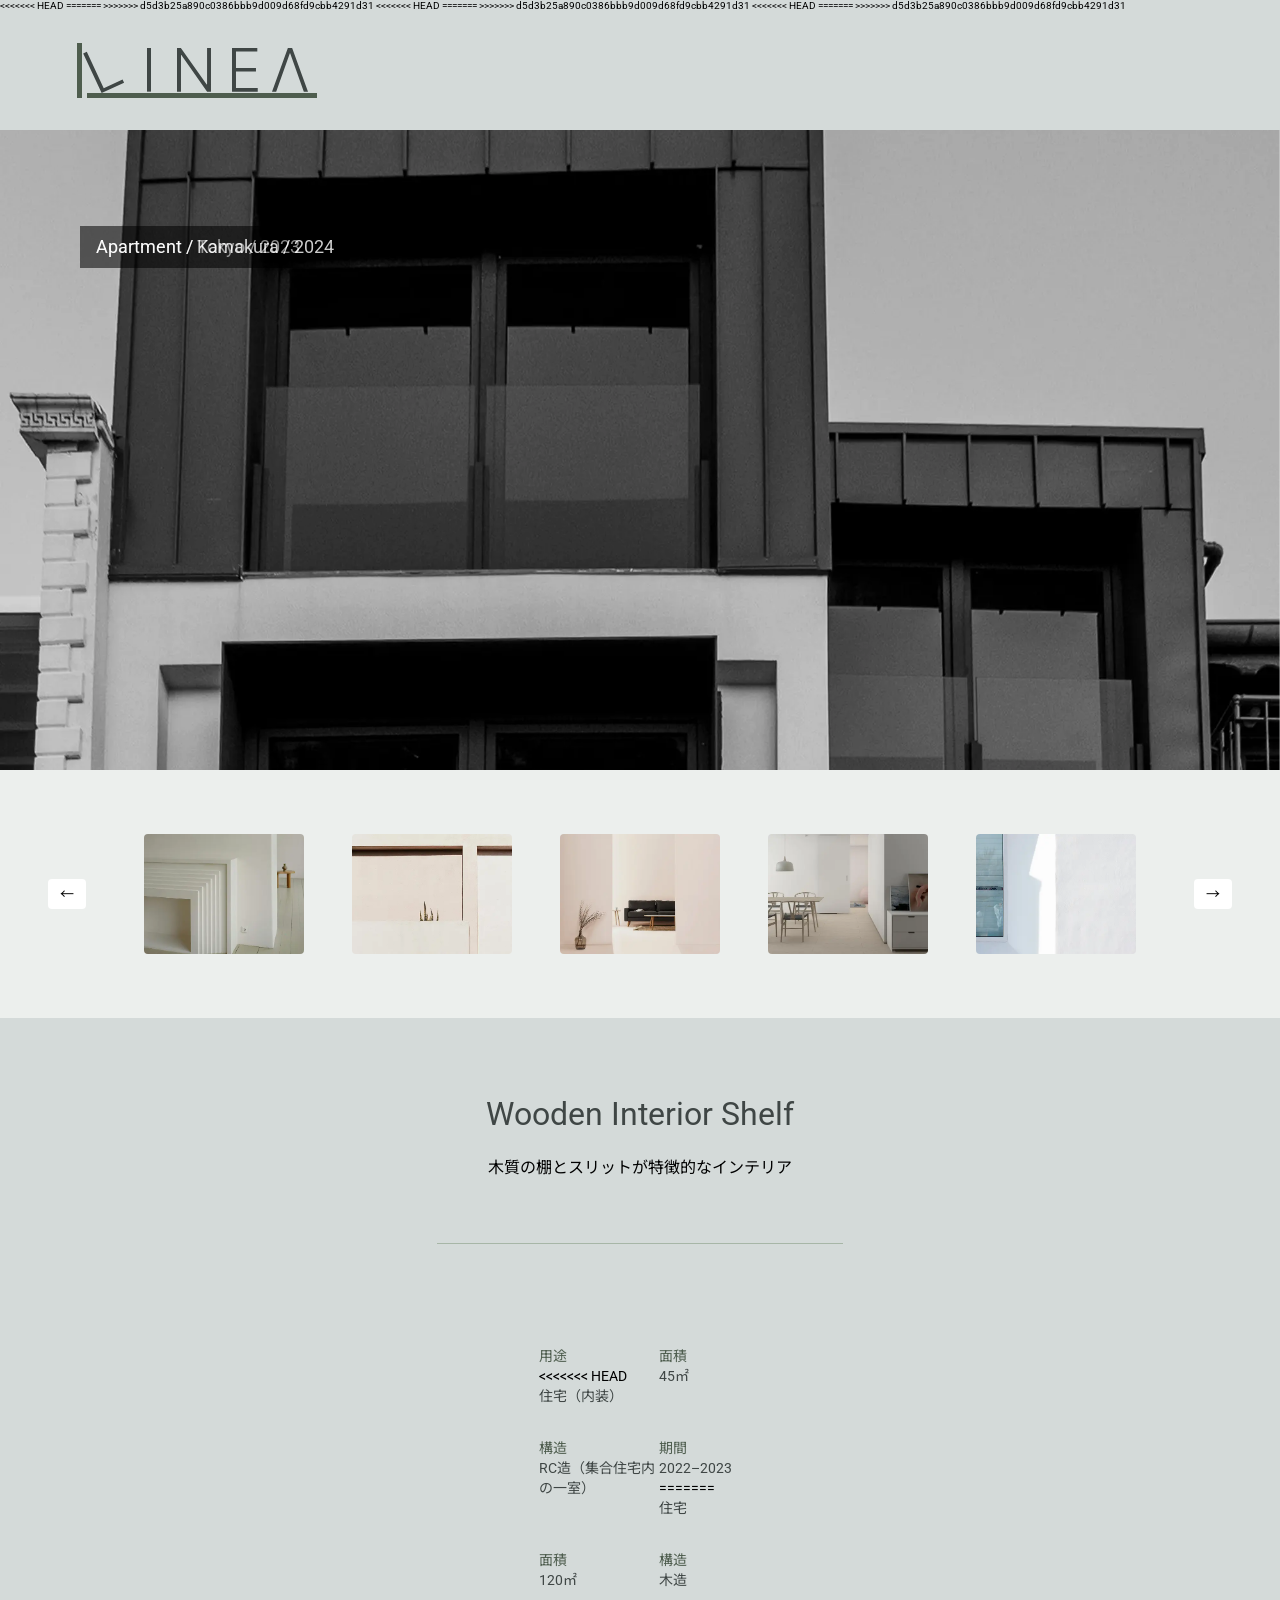
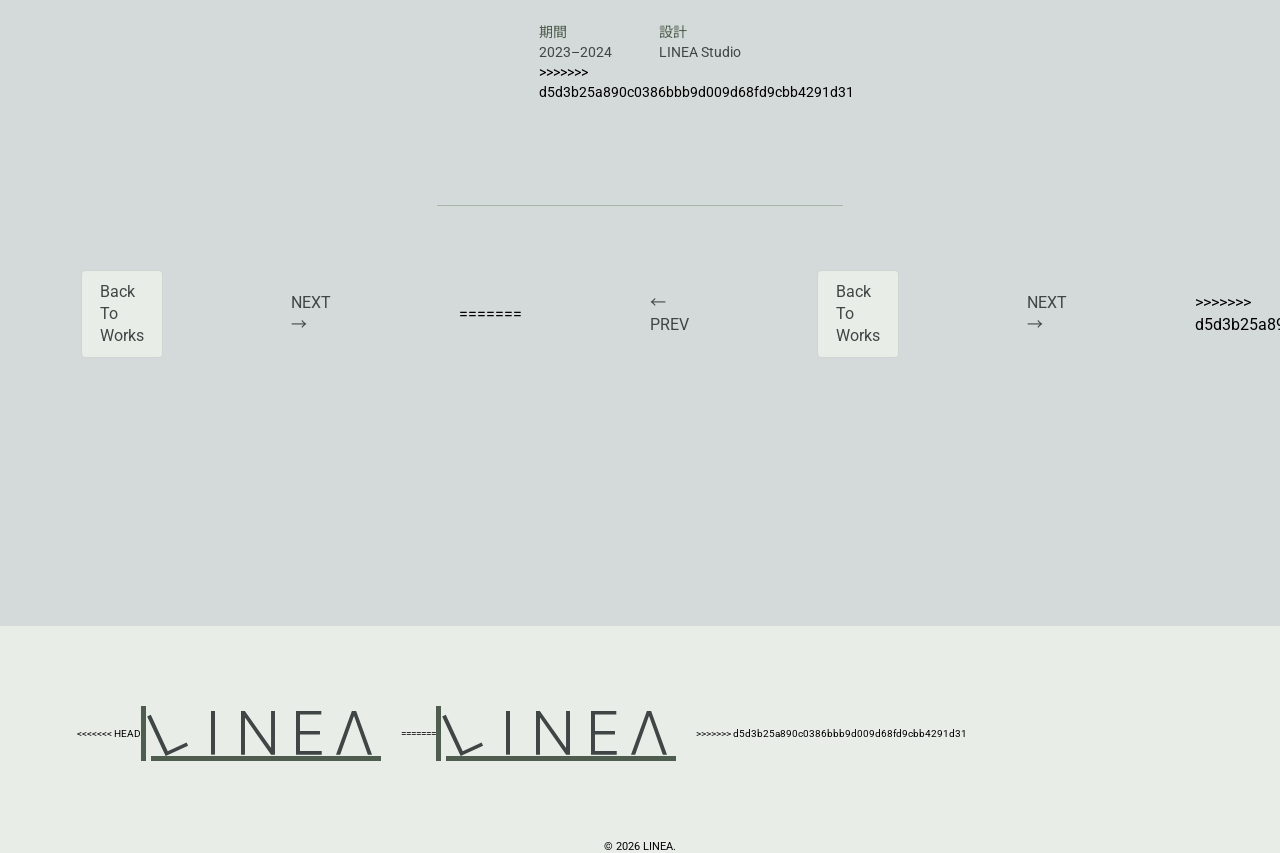
==== wooden-interior-shelf.html @ eef25bf6 "サイズ修正" ====
<!doctype html>
<html lang="ja">
  <head>
    <meta charset="UTF-8" />
    <meta name="viewport" content="width=device-width, initial-scale=1.0" />
    <title>Wooden Interior Shelf｜Works｜LINEA</title>
<<<<<<< HEAD
    <meta
      name="description"
      content="木質の棚とスリットが特徴的なインテリアの詳細ページ。"
    />

    <link rel="stylesheet" href="css/style.css" />
    <link rel="icon" href="assets/icon/favicon.svg" type="image/svg+xml" />
    <link rel="icon" href="assets/icon/favicon.png" type="image/png" />
=======
    <link rel="stylesheet" href="css/style.css" />
    <link rel="icon" href="assets/icon/symbolMark.svg" type="image/svg+xml" />
    <link
      rel="alternate icon"
      href="assets/icon/symbolMark.png"
      sizes="16x16"
      type="image/png"
    />
    <link
      rel="icon"
      href="assets/icon/symbolMark.png"
      sizes="32x32"
      type="image/png"
    />
>>>>>>> d5d3b25a890c0386bbb9d009d68fd9cbb4291d31

    <link rel="preconnect" href="https://fonts.googleapis.com" />
    <link rel="preconnect" href="https://fonts.gstatic.com" crossorigin />
    <link
      href="https://fonts.googleapis.com/css2?family=Noto+Sans+JP:wght@100..900&family=Roboto:ital,wght@0,100..900;1,100..900&display=swap"
      rel="stylesheet"
    />
<<<<<<< HEAD
    <meta property="og:title" content="LINEA" />
=======
    <meta
      name="description"
      content="木質の棚とスリットが特徴的なインテリアの詳細ページ。"
    />
    <meta property="og:title" content="Wooden Interior Shelf｜Works｜LINEA" />
>>>>>>> d5d3b25a890c0386bbb9d009d68fd9cbb4291d31
    <meta
      property="og:description"
      content="木質の棚とスリットが特徴的なインテリアの詳細ページ。"
    />
<<<<<<< HEAD
    <meta property="og:type" content="website" />
    <meta
      property="og:url"
      content="https://transcendent-puffpuff-2b2847.netlify.app/wooden-interior-shelf.html"
    />
    <meta
      property="og:image"
      content="https://transcendent-puffpuff-2b2847.netlify.app/assets/img/ogp.png"
    />
    <meta property="og:site_name" content="LINEA" />

    <meta name="twitter:card" content="summary_large_image" />
    <meta name="twitter:title" content="LINEA" />
    <meta
      name="twitter:description"
      content="木質の棚とスリットが特徴的なインテリアの詳細ページ。"
    />
    <meta
      name="twitter:image"
      content="https://transcendent-puffpuff-2b2847.netlify.app/assets/img/ogp.png"
    />

    <link
      rel="canonical"
      href="https://transcendent-puffpuff-2b2847.netlify.app/wooden-interior-shelf.html"
    />
=======
    <!-- サムネ作る -->
    <!-- og:image を絶対URLにする※相対パス読めない -->
    <meta
      property="og:image"
      content="assets/img/wooden-interior-shelf/wooden-interior-shelf-hero.jpg"
    />
    <!-- 公開後にURL差し替える-->
    <meta property="og:url" content="https://linea.example.com" />
    <meta property="og:type" content="website" />
    <!-- 公開後にURL差し替える -->
    <link rel="canonical" href="https://example.com/page" />
>>>>>>> d5d3b25a890c0386bbb9d009d68fd9cbb4291d31
  </head>

  <body>
    <header class="pageHeader">
      <a href="/" class="pageLogoLink">
        <img src="assets/icon/logo.svg" alt="LINEAロゴ" class="pageLogo" />
      </a>
    </header>

    <main>
      <section class="workDetailVisual">
        <div class="workDetailHero">
          <img
            src="assets/img/wooden-interior-shelf/wooden-interior-shelf-hero-01.webp"
            alt="Wooden Interior Shelf（木質の棚とスリットが特徴的なインテリア）"
          />
<<<<<<< HEAD
          <p class="workDetailMeta textLg">Apartment / Tokyo / 2023</p>
=======
          <p class="workDetailMeta textLg">Apartment / Kamakura / 2024</p>
>>>>>>> d5d3b25a890c0386bbb9d009d68fd9cbb4291d31
        </div>

        <div class="thumbCarousel">
          <button class="thumbPrev" aria-label="前へ">←</button>

          <div class="thumbViewport">
            <div class="thumbTrack">
              <img
                src="assets/img/wooden-interior-shelf/wooden-interior-shelf-thumb-01.webp"
                alt="Wooden Interior Shelf（木質の棚とスリットが特徴的なインテリア）"
              />
              <img
                src="assets/img/wooden-interior-shelf/wooden-interior-shelf-thumb-02.webp"
                alt="Wooden Interior Shelf（木質の棚とスリットが特徴的なインテリア）"
              />
              <img
                src="assets/img/wooden-interior-shelf/wooden-interior-shelf-thumb-03.webp"
                alt="Wooden Interior Shelf（木質の棚とスリットが特徴的なインテリア）"
              />
              <img
                src="assets/img/wooden-interior-shelf/wooden-interior-shelf-thumb-04.webp"
                alt="Wooden Interior Shelf（木質の棚とスリットが特徴的なインテリア）"
              />
              <img
                src="assets/img/wooden-interior-shelf/wooden-interior-shelf-thumb-05.webp"
                alt="Wooden Interior Shelf（木質の棚とスリットが特徴的なインテリア）"
              />
              <img
                src="assets/img/wooden-interior-shelf/wooden-interior-shelf-thumb-06.webp"
                alt="Wooden Interior Shelf（木質の棚とスリットが特徴的なインテリア）"
              />
              <img
                src="assets/img/wooden-interior-shelf/wooden-interior-shelf-thumb-07.webp"
                alt="Woode  n Interior Shelf（木質の棚とスリットが特徴的なインテリア）"
              />
            </div>
          </div>

          <button class="thumbNext" aria-label="次へ">→</button>
        </div>
      </section>

      <section class="workDetailSection">
        <header class="workDetailHeader">
          <h1 class="textXxl">Wooden Interior Shelf</h1>
          <p class="textMd">木質の棚とスリットが特徴的なインテリア</p>
        </header>

        <section class="workDetailInfo">
          <dl class="workDetailList textSm">
            <div class="workDetailRow">
              <dt>用途</dt>
<<<<<<< HEAD
              <dd>住宅（内装）</dd>
            </div>
            <div class="workDetailRow">
              <dt>面積</dt>
              <dd>45㎡</dd>
            </div>
            <div class="workDetailRow">
              <dt>構造</dt>
              <dd>RC造（集合住宅内の一室）</dd>
            </div>
            <div class="workDetailRow">
              <dt>期間</dt>
              <dd>2022–2023</dd>
=======
              <dd>住宅</dd>
            </div>
            <div class="workDetailRow">
              <dt>面積</dt>
              <dd>120㎡</dd>
            </div>
            <div class="workDetailRow">
              <dt>構造</dt>
              <dd>木造</dd>
            </div>
            <div class="workDetailRow">
              <dt>期間</dt>
              <dd>2023–2024</dd>
>>>>>>> d5d3b25a890c0386bbb9d009d68fd9cbb4291d31
            </div>
            <div class="workDetailRow">
              <dt>設計</dt>
              <dd>LINEA Studio</dd>
            </div>
          </dl>
        </section>

        <div class="workDetailNav textMd">
<<<<<<< HEAD
          <a href="slate-facade-house.html" class="prev">← PREV</a>
          <a href="works.html" class="actionButton textMd">
            <span>Back To Works</span>
          </a>
          <a href="monochrome-colonnade.html" class="next">NEXT →</a>
=======
          <a class="prev">← PREV</a>
          <a href="works.html" class="actionButton textMd">
            <span>Back To Works</span>
          </a>
          <a class="next">NEXT →</a>
>>>>>>> d5d3b25a890c0386bbb9d009d68fd9cbb4291d31
        </div>
      </section>
    </main>

    <footer>
      <div class="footerContainer">
<<<<<<< HEAD
        <a href="index.html" class="footerLogo">
          <img src="assets/icon/logo.svg" alt="LINEAロゴ" />
        </a>
=======
        <div class="footerLogo">
          <img src="assets/icon/logo.svg" alt="LINEAロゴ" />
        </div>
>>>>>>> d5d3b25a890c0386bbb9d009d68fd9cbb4291d31
      </div>

      <small class="copy textXs">&copy; 2026 LINEA.</small>
      <button class="toTopBtn"></button>
    </footer>

    <script src="js/toTop.js"></script>
    <script src="js/detailImg.js"></script>
    <script src="js/thumbTrack.js"></script>
  </body>
</html>
---- css/style.css ----
/* =========================
Reset 
========================= */
* {
  box-sizing: border-box;
  margin: 0;
  padding: 0;
}
img {
  display: block;
  height: auto;
  max-width: 100%;
}
input,
button {
  font-family: inherit;
}
ul,
ol {
  list-style: none;
}
a {
  color: inherit;
  text-decoration: none;
}
body {
  margin: 0;
}

/* =========================
Variables
========================= */
:root {
  /* textXxl: 32px → 36px */
  --textXxl: clamp(3.2rem, 2vw, 3.6rem);
  /* textXl: 24px → 28px */
  --textXl: clamp(2.4rem, 1.8vw, 2.8rem);
  /* textLg: 18px → 20px */
  --textLg: clamp(1.8rem, 1.4vw, 2rem);
  /* textMd: 14px → 16px */
  --textMd: clamp(1.4rem, 1.8vw, 1.6rem);
  /* textSm: 12px → 14px */
  --textSm: clamp(1.2rem, 1.4vw, 1.4rem);
  /* textXs 9px → 11px */
  --textXs: clamp(0.9rem, 1vw, 1.1rem);
}

:root {
  --lhXxl: clamp(3.8rem, 2vw, 4.3rem);
  --lhXl: clamp(3.2rem, 1.8vw, 3.6rem);
  --lhLg: clamp(2.6rem, 1.4vw, 2.9rem);
  --lhMd: clamp(2.2rem, 0.8vw, 2.5rem);
  --lhSm: clamp(2rem, 0.6vw, 2.2rem);
  --lhXs: clamp(1.2rem, 0.3vw, 1.4rem);
}

:root {
  /* Primary */
  --color-white: #fff;
  --color-black: #3f4645;

  /* Neutral */
  --color-bg: #d4dad9;
  --color-btn: #e9edec;

  /* Accent (GreenHueC) */
  --color-green-100: #f3f6f3;
  --color-green-200: #eef2ee;
  --color-green-300: #e8ede8;
  --color-green-400: #dce5dc;
  --color-green-500: #c5d3c5;
  --color-green-600: #a7b6a7;
  --color-green-700: #4e5d4e;
  --color-green-800: #304030;

  /* Accent Transparent (GreenHueC with opacity) */
  --color-green-100-rgb: 243, 246, 243;
  --color-green-100-80: rgb(var(--color-green-100-rgb), 0.8);
  /* Black Transparent */
  --color-black-rgb: 0, 0, 0;
  --color-black-40: rgba(var(--color-black-rgb), 0.4);
}

/* =========================
Base
========================= */
html {
  font-size: 10px;
}
body {
  font-weight: 400;
  font-family: Roboto, "Noto Sans JP", sans-serif;
  overflow-x: hidden;
}
html,
body {
  background-color: var(--color-bg);
}
h1,
h2,
h3,
h4,
h5 {
  font-weight: normal;
  color: var(--color-black);
}
oter {
  background-color: var(--color-green-200);
}
input,
textarea {
  padding: 8px 24px;
}

/* =========================
Layout
========================= */

/* 共通レイアウト */
.pageHeader,
.footerContainer {
  display: flex;
  align-items: center;
  margin: 0 auto;
  padding-inline: clamp(32px, 6vw, 80px);
}
.pageHeader {
  padding-block: 32px;
}
.footerContainer {
  padding-block: 80px;
}
@media screen and (width <= 767px) {
  .footerContainer {
    flex-direction: column;
  }
}

.section {
  display: flex;
  flex-direction: column;
  align-items: center;
  gap: 80px;
  margin-bottom: clamp(64px, 8vw, 140px);
  margin-inline: auto;
  padding-inline: clamp(32px, 6vw, 80px);
  padding-block: clamp(32px, 6vw, 80px);
}

/* mvレイアウト */
.mvSection {
  position: relative;
  width: 100%;
  height: clamp(30vh, 50vh, 80vh);
  margin-bottom: clamp(120px, 15vw, 200px);
  overflow: hidden;
}
.mvSection img {
  transform: translateX(20%);
  width: 100%;
  height: 100%;
  object-fit: cover;
}
.mvSection p {
  position: absolute;
  top: 25%;
  left: 10%;
  padding: clamp(32px, 6vw, 120px);
}
@media screen and (width <= 767px) {
  .mvSection img {
    transform: none;
  }
}

/* aboutSectionレイアウト */
.aboutSection {
  max-width: 1280px;
}
.aboutContainer {
  display: flex;
  position: relative;
  justify-content: end;
  align-items: center;
}

/* aboutInfoレイアウト */
.aboutInfo {
  display: flex;
  z-index: 2;
  flex-direction: column;
  align-items: center;
  gap: clamp(48px, 8vw, 128px);
  width: 70%;
  padding: clamp(120px, 15vw, 200px) clamp(32px, 8vw, 128px);
}
.aboutLeadContainer {
  display: flex;
  flex-direction: column;
  gap: 24px;
}
.aboutItem {
  display: flex;
  flex-direction: column;
  align-items: center;
  gap: 16px;
}

/* aboutImgレイアウト */
.aboutImg {
  position: absolute;
  left: 0;
  z-index: 1;
  width: 70%;
  height: 80%;
  overflow: hidden;
}
.aboutImg img {
  width: 100%;
  height: 100%;
  object-fit: cover;
}

@media (width <= 767px) {
  .aboutContainer {
    justify-content: center;
    margin-top: 16px;
  }
  .aboutImg {
    left: 50%;
    transform: translateX(-50%);
    width: 100vw;
    height: 120%;
  }
}

/* worksSectionレイアウト */
.worksSection {
  container-type: inline-size;
  container-name: worksSection;
}
.worksCardContainer {
  display: grid;
  gap: clamp(32px, 5vw, 64px);
  cursor: pointer;
  grid-template-columns: repeat(3, 1fr);
}
@container worksSection (max-width: 600px) {
  .worksCardContainer {
    grid-template-columns: 1fr;
  }
}

/* philosophySectionレイアウト */
.philosophySection {
  display: flex;
  flex-direction: column;
  align-items: center;
  gap: 80px;
  margin-bottom: clamp(64px, 8vw, 140px);
  margin-inline: auto;
}
.philosophyContainer {
  display: flex;
  position: relative;
  flex-direction: column;
  gap: 200px;
  width: 100%;
}
.philosophyInfo {
  display: flex;
  position: absolute;
  top: 50%;
  left: 50%;
  z-index: 3;
  transform: translate(-50%, -50%);
  flex-direction: column;
  gap: 32px;
  padding: clamp(48px, 8vw, 128px);
}
@media screen and (max-width: 767px) {
  .philosophyInfo {
    width: 90%;
  }
}

/* philosophySection背景レイアウト */
.philosophyImg {
  z-index: 1;
  width: 100%;
  height: 40vh;
  overflow: hidden;
}
.philosophyImgTop img {
  transform: translateX(15%);
}
.philosophyImgBottom img {
  transform: translateX(-15%);
}
.philosophyImg img {
  display: block;
  position: relative;
  width: 100%;
  height: 100%;
  object-fit: cover;
}
@media (width <= 767px) {
  .philosophyImg {
    aspect-ratio: 3 / 2;
  }
}

/* contactSectionレイアウト */
.contactSection {
  width: min(80%); /* ← これが最強 */
  max-width: 1280px;
  background-color: var(--color-green-100-80);
}
.contactForm {
  display: flex;
  flex-direction: column;
  align-items: center;
  gap: 36px;
  width: 100%;
}
.formGroup {
  display: flex;
  flex-direction: column;
  align-items: center;
  gap: 16px;
}
.formGroup input,
.formGroup textarea {
  width: clamp(280px, 50vw, 720px);
}

/* works.htmlのworksPanelのレイアウト */
.worksPanel {
  width: 100%;
  container-type: inline-size;
  container-name: works;
}
@container works (max-width: 900px) {
  .worksCardContainer {
    grid-template-columns: repeat(2, 1fr);
  }
}
@container works (max-width: 600px) {
  .worksCardContainer {
    grid-template-columns: 1fr;
  }
}
.worksTag {
  display: inline-block;
  padding: 2px 6px;
  border: 1px solid var(--color-green-600);
  font-size: 0.75rem;
  color: var(--color-black);
}

/* workDetailのHero画像 */
.workDetailHero {
  position: relative;
  width: 100%;
  overflow: hidden;
  aspect-ratio: 3 / 1.5;
}
.workDetailHero img {
  width: 100%;
  height: 100%;
  object-fit: cover;
  filter: brightness(0.9);
}
.workDetailHero::before {
  position: absolute;
  z-index: 1;
  background: var(--color-black-20);
  content: "";
  inset: 0;
}
.workDetailMeta {
  position: absolute;
  top: clamp(32px, 8vw, 96px);
  left: clamp(32px, 7vw, 80px);
  z-index: 2;
  padding: 8px 16px;
  background-color: var(--color-black-40);
  font-weight: 400;
  color: var(--color-white);
  opacity: 0.8;
}

/* workDetailのサムネ */
.workDetailVisual {
  background-color: var(--color-green-100-80);
}
.thumbCarousel {
  display: flex;
  align-items: center;
  gap: clamp(16px, 4vw, 24px);
  padding-inline: clamp(16px, 4vw, 48px);
  padding-block: clamp(32px, 8vw, 64px);
}
.thumbViewport {
  width: 100%;
  overflow: hidden;
}
.thumbTrack {
  display: flex;
  justify-content: center;
  gap: clamp(16px, 4vw, 48px);
  transition: transform 0.3s ease;
}
.thumbTrack img {
  width: 160px;
  border-radius: 4px;
  object-fit: cover;
  cursor: pointer;
  transition:
    box-shadow 0.2s ease,
    transform 0.2s ease;
  aspect-ratio: 4 / 3;
}
.thumbTrack img:hover {
  transform: translateY(-2px);
  box-shadow: 0 4px 16px rgba(0, 0, 0, 0.12);
}
@media (max-width: 767px) {
  .thumbTrack img {
    width: 120px;
  }
}

/* workDetailのレイアウト */
.workDetailSection {
  display: flex;
  flex-direction: column;
  align-items: center;
  gap: 64px;
  margin-bottom: clamp(120px, 15vw, 200px);
  margin-inline: auto;
  padding-inline: clamp(32px, 6vw, 80px);
  padding-block: clamp(32px, 6vw, 80px);
}
.workDetailHeader {
  display: flex;
  flex-direction: column;
  align-items: center;
  gap: 8px;
}
.workDetailHeader h1 {
  padding-bottom: 16px;
}

/* workDetailのinfoのレイアウト*/
.workDetailInfo {
  padding: clamp(32px, 8vw, 120px);
  border-top: 1px solid var(--color-green-600);
  border-bottom: 1px solid var(--color-green-600);
}
.workDetailList {
  display: grid;
  grid-template-columns: 120px 1fr;
  row-gap: 32px;
}
.workDetailList dt {
  color: var(--color-green-700);
}
.workDetailList dd {
  color: var(--color-black);
}

/* PREV / NEXT ナビ */
.workDetailNav {
  display: flex;
  justify-content: center;
  align-items: center;
  gap: clamp(48px, 10vw, 128px);
}

/* footer */
.copy {
  display: block;
  margin: 0 auto;
  text-align: center;
}

/* =========================
Components
========================= */
/* logo */
.pageLogo img,
.footerLogo {
  width: 10%;
  min-width: 260px;
}
/* 文字裏背景色 */
.mvSection p,
.aboutInfo,
.philosophyInfo {
  background-color: var(--color-green-100-80);
}

/* worksカード */
.worksCard {
  display: flex;
  flex-direction: column;
  align-items: center;
  gap: clamp(16px, 3vw, 28px);
  padding-bottom: clamp(16px, 3vw, 28px);
  background-color: var(--color-green-300);
}
.worksCardImg {
  width: 100%;
  overflow: hidden;
  aspect-ratio: 3/2;
}
.worksCardImg img {
  width: 100%;
  height: 100%;
  object-fit: cover;
}
.worksCard h3 {
  position: relative;
  max-width: 20ch;
  text-align: center;
}

/* worksページのworksカード */
.worksCard--works {
  gap: 12px;
}
.worksCardInfo {
  display: flex;
  flex-direction: column;
  gap: 16px;
  width: 100%;
  padding: 0 32px;
}
.worksCard--works .worksCard h3 {
  width: fit-content;
  margin-inline: 0;
  text-align: start;
}
.worksTitle small {
  display: block;
  margin-top: 4px;
  line-height: 1.4;
}

/* タイトル下線アニメーション（共通） */
.worksCard h3::after {
  position: absolute;
  bottom: -6px;
  left: 0;
  width: 0;
  height: 2px;
  background-color: currentcolor;
  opacity: 0.4;
  transition: width 0.3s ease;
  content: "";
}
.worksCard:hover .worksCard h3::after {
  width: 40%;
}

/* worksページのタブ */
.worksTabs {
  display: flex;
  gap: 32px;
  margin-bottom: 32px;
  padding: 8px 32px;
  border-bottom: 1px solid currentcolor;
}
.worksTab {
  position: relative;
  padding: 4px 0;
  border: none;
  background: none;
  opacity: 0.5;
  cursor: pointer;
  transition: opacity 0.2s ease;
}
.worksTab:hover {
  opacity: 0.75;
}
.worksTab.is-active {
  color: var(--color-black); /* ← 文字色を濃くする */
  opacity: 1;
}
.worksTab.is-active::after {
  position: absolute;
  bottom: -2px;
  left: 50%;
  transform: translateX(-50%);
  width: 110%;
  height: 1px;
  background-color: currentcolor;
  content: "";
}

/* topToBtn */
footer {
  position: relative;
  background-color: var(--color-green-300);
}
.toTopBtn {
  position: fixed;
  right: 25px;
  bottom: 25px;
  z-index: 2;
  width: 50px;
  height: 50px;
  border-radius: 9999px;
  background-color: var(--color-green-700);
  opacity: 0;
  pointer-events: none;
  transition: opacity 0.3s;
}
.toTopBtn::after {
  position: relative;
  bottom: 12px;
  left: 0;
  width: 0;
  height: 0;
  content: "";
  border-style: solid;
  border-right: 7px solid transparent;
  border-left: 7px solid transparent;
  border-bottom: 8px solid var(--color-btn);
  border-top: 0;
}
.toTopBtn.is-visible {
  opacity: 1;
  pointer-events: auto;
}

/* PREV / NEXT（高さを中央に寄せる） */
.workDetailNav .prev,
.workDetailNav .next {
  position: relative;
  color: #3f4645;
  text-decoration: none;
}
.workDetailNav .prev::after,
.workDetailNav .next::after {
  position: absolute;
  bottom: -2px;
  left: 0;
  width: 0%;
  height: 1px;
  background: #3f4645;
  transition: width 0.25s ease;
  content: "";
}
.workDetailNav .prev:hover::after,
.workDetailNav .next:hover::after {
  width: 100%;
}

/* Back To Works */
.actionButton {
  display: inline-flex;
  justify-content: center;
  align-items: center;
  padding: 10px 18px;
  border: 1px solid #d0d4d3;
  border-radius: 4px;
  background: var(--color-green-300);
  color: #3f4645;
  cursor: pointer;
  transition:
    background 0.25s ease,
    color 0.25s ease;
  text-decoration: none;
}

.actionButton:hover {
  background: var(--color-green-100);
}

/* 左右ボタン */
.thumbPrev,
.thumbNext {
  padding: 8px 12px;
  border: 1px solid var(--color-black-10);
  border-radius: 4px;
  background: var(--color-white);
  font-size: 14px;
  line-height: 1;
  color: var(--color-black-60);
  cursor: pointer;
  transition:
    background 0.2s ease,
    color 0.2s ease;
}
.thumbPrev:hover,
.thumbNext:hover {
  background: var(--color-green-100);
  color: var(--color-black-80);
}

/* =========================
Utility
========================= */
.textXxl {
  font-size: var(--textXxl);
  line-height: var(--lhXxl);
}

.textXl {
  font-size: var(--textXl);
  line-height: var(--lhXl);
}

.textLg {
  font-size: var(--textLg);
  line-height: var(--lhLg);
}

.textMd {
  font-size: var(--textMd);
  line-height: var(--lhMd);
}

.textSm {
  font-size: var(--textSm);
  line-height: var(--lhSm);
}

.textXs {
  font-size: var(--textXs);
  line-height: var(--lhXs);
}

/* =========================
Temp
========================= */
.globalNav {
  display: none;
}
---- css/style.css ----
/* =========================
Reset 
========================= */
* {
  box-sizing: border-box;
  margin: 0;
  padding: 0;
}
img {
  display: block;
  height: auto;
  max-width: 100%;
}
input,
button {
  font-family: inherit;
}
ul,
ol {
  list-style: none;
}
a {
  color: inherit;
  text-decoration: none;
}
body {
  margin: 0;
}

/* =========================
Variables
========================= */
:root {
  /* textXxl: 32px → 36px */
  --textXxl: clamp(3.2rem, 2vw, 3.6rem);
  /* textXl: 24px → 28px */
  --textXl: clamp(2.4rem, 1.8vw, 2.8rem);
  /* textLg: 18px → 20px */
  --textLg: clamp(1.8rem, 1.4vw, 2rem);
  /* textMd: 14px → 16px */
  --textMd: clamp(1.4rem, 1.8vw, 1.6rem);
  /* textSm: 12px → 14px */
  --textSm: clamp(1.2rem, 1.4vw, 1.4rem);
  /* textXs 9px → 11px */
  --textXs: clamp(0.9rem, 1vw, 1.1rem);
}

:root {
  --lhXxl: clamp(3.8rem, 2vw, 4.3rem);
  --lhXl: clamp(3.2rem, 1.8vw, 3.6rem);
  --lhLg: clamp(2.6rem, 1.4vw, 2.9rem);
  --lhMd: clamp(2.2rem, 0.8vw, 2.5rem);
  --lhSm: clamp(2rem, 0.6vw, 2.2rem);
  --lhXs: clamp(1.2rem, 0.3vw, 1.4rem);
}

:root {
  /* Primary */
  --color-white: #fff;
  --color-black: #3f4645;

  /* Neutral */
  --color-bg: #d4dad9;
  --color-btn: #e9edec;

  /* Accent (GreenHueC) */
  --color-green-100: #f3f6f3;
  --color-green-200: #eef2ee;
  --color-green-300: #e8ede8;
  --color-green-400: #dce5dc;
  --color-green-500: #c5d3c5;
  --color-green-600: #a7b6a7;
  --color-green-700: #4e5d4e;
  --color-green-800: #304030;

  /* Accent Transparent (GreenHueC with opacity) */
  --color-green-100-rgb: 243, 246, 243;
  --color-green-100-80: rgb(var(--color-green-100-rgb), 0.8);
  /* Black Transparent */
  --color-black-rgb: 0, 0, 0;
  --color-black-40: rgba(var(--color-black-rgb), 0.4);
}

/* =========================
Base
========================= */
html {
  font-size: 10px;
}
body {
  font-weight: 400;
  font-family: Roboto, "Noto Sans JP", sans-serif;
  overflow-x: hidden;
}
html,
body {
  background-color: var(--color-bg);
}
h1,
h2,
h3,
h4,
h5 {
  font-weight: normal;
  color: var(--color-black);
}
oter {
  background-color: var(--color-green-200);
}
input,
textarea {
  padding: 8px 24px;
}

/* =========================
Layout
========================= */

/* 共通レイアウト */
.pageHeader,
.footerContainer {
  display: flex;
  align-items: center;
  margin: 0 auto;
  padding-inline: clamp(32px, 6vw, 80px);
}
.pageHeader {
  padding-block: 32px;
}
.footerContainer {
  padding-block: 80px;
}
@media screen and (width <= 767px) {
  .footerContainer {
    flex-direction: column;
  }
}

.section {
  display: flex;
  flex-direction: column;
  align-items: center;
  gap: 80px;
  margin-bottom: clamp(64px, 8vw, 140px);
  margin-inline: auto;
  padding-inline: clamp(32px, 6vw, 80px);
  padding-block: clamp(32px, 6vw, 80px);
}

/* mvレイアウト */
.mvSection {
  position: relative;
  width: 100%;
  height: clamp(30vh, 50vh, 80vh);
  margin-bottom: clamp(120px, 15vw, 200px);
  overflow: hidden;
}
.mvSection img {
  transform: translateX(20%);
  width: 100%;
  height: 100%;
  object-fit: cover;
}
.mvSection p {
  position: absolute;
  top: 25%;
  left: 10%;
  padding: clamp(32px, 6vw, 120px);
}
@media screen and (width <= 767px) {
  .mvSection img {
    transform: none;
  }
}

/* aboutSectionレイアウト */
.aboutSection {
  max-width: 1280px;
}
.aboutContainer {
  display: flex;
  position: relative;
  justify-content: end;
  align-items: center;
}

/* aboutInfoレイアウト */
.aboutInfo {
  display: flex;
  z-index: 2;
  flex-direction: column;
  align-items: center;
  gap: clamp(48px, 8vw, 128px);
  width: 70%;
  padding: clamp(120px, 15vw, 200px) clamp(32px, 8vw, 128px);
}
.aboutLeadContainer {
  display: flex;
  flex-direction: column;
  gap: 24px;
}
.aboutItem {
  display: flex;
  flex-direction: column;
  align-items: center;
  gap: 16px;
}

/* aboutImgレイアウト */
.aboutImg {
  position: absolute;
  left: 0;
  z-index: 1;
  width: 70%;
  height: 80%;
  overflow: hidden;
}
.aboutImg img {
  width: 100%;
  height: 100%;
  object-fit: cover;
}

@media (width <= 767px) {
  .aboutContainer {
    justify-content: center;
    margin-top: 16px;
  }
  .aboutImg {
    left: 50%;
    transform: translateX(-50%);
    width: 100vw;
    height: 120%;
  }
}

/* worksSectionレイアウト */
.worksSection {
  container-type: inline-size;
  container-name: worksSection;
}
.worksCardContainer {
  display: grid;
  gap: clamp(32px, 5vw, 64px);
  cursor: pointer;
  grid-template-columns: repeat(3, 1fr);
}
@container worksSection (max-width: 600px) {
  .worksCardContainer {
    grid-template-columns: 1fr;
  }
}

/* philosophySectionレイアウト */
.philosophySection {
  display: flex;
  flex-direction: column;
  align-items: center;
  gap: 80px;
  margin-bottom: clamp(64px, 8vw, 140px);
  margin-inline: auto;
}
.philosophyContainer {
  display: flex;
  position: relative;
  flex-direction: column;
  gap: 200px;
  width: 100%;
}
.philosophyInfo {
  display: flex;
  position: absolute;
  top: 50%;
  left: 50%;
  z-index: 3;
  transform: translate(-50%, -50%);
  flex-direction: column;
  gap: 32px;
  padding: clamp(48px, 8vw, 128px);
}
@media screen and (max-width: 767px) {
  .philosophyInfo {
    width: 90%;
  }
}

/* philosophySection背景レイアウト */
.philosophyImg {
  z-index: 1;
  width: 100%;
  height: 40vh;
  overflow: hidden;
}
.philosophyImgTop img {
  transform: translateX(15%);
}
.philosophyImgBottom img {
  transform: translateX(-15%);
}
.philosophyImg img {
  display: block;
  position: relative;
  width: 100%;
  height: 100%;
  object-fit: cover;
}
@media (width <= 767px) {
  .philosophyImg {
    aspect-ratio: 3 / 2;
  }
}

/* contactSectionレイアウト */
.contactSection {
  width: min(80%); /* ← これが最強 */
  max-width: 1280px;
  background-color: var(--color-green-100-80);
}
.contactForm {
  display: flex;
  flex-direction: column;
  align-items: center;
  gap: 36px;
  width: 100%;
}
.formGroup {
  display: flex;
  flex-direction: column;
  align-items: center;
  gap: 16px;
}
.formGroup input,
.formGroup textarea {
  width: clamp(280px, 50vw, 720px);
}

/* works.htmlのworksPanelのレイアウト */
.worksPanel {
  width: 100%;
  container-type: inline-size;
  container-name: works;
}
@container works (max-width: 900px) {
  .worksCardContainer {
    grid-template-columns: repeat(2, 1fr);
  }
}
@container works (max-width: 600px) {
  .worksCardContainer {
    grid-template-columns: 1fr;
  }
}
.worksTag {
  display: inline-block;
  padding: 2px 6px;
  border: 1px solid var(--color-green-600);
  font-size: 0.75rem;
  color: var(--color-black);
}

/* workDetailのHero画像 */
.workDetailHero {
  position: relative;
  width: 100%;
  overflow: hidden;
  aspect-ratio: 3 / 1.5;
}
.workDetailHero img {
  width: 100%;
  height: 100%;
  object-fit: cover;
  filter: brightness(0.9);
}
.workDetailHero::before {
  position: absolute;
  z-index: 1;
  background: var(--color-black-20);
  content: "";
  inset: 0;
}
.workDetailMeta {
  position: absolute;
  top: clamp(32px, 8vw, 96px);
  left: clamp(32px, 7vw, 80px);
  z-index: 2;
  padding: 8px 16px;
  background-color: var(--color-black-40);
  font-weight: 400;
  color: var(--color-white);
  opacity: 0.8;
}

/* workDetailのサムネ */
.workDetailVisual {
  background-color: var(--color-green-100-80);
}
.thumbCarousel {
  display: flex;
  align-items: center;
  gap: clamp(16px, 4vw, 24px);
  padding-inline: clamp(16px, 4vw, 48px);
  padding-block: clamp(32px, 8vw, 64px);
}
.thumbViewport {
  width: 100%;
  overflow: hidden;
}
.thumbTrack {
  display: flex;
  justify-content: center;
  gap: clamp(16px, 4vw, 48px);
  transition: transform 0.3s ease;
}
.thumbTrack img {
  width: 160px;
  border-radius: 4px;
  object-fit: cover;
  cursor: pointer;
  transition:
    box-shadow 0.2s ease,
    transform 0.2s ease;
  aspect-ratio: 4 / 3;
}
.thumbTrack img:hover {
  transform: translateY(-2px);
  box-shadow: 0 4px 16px rgba(0, 0, 0, 0.12);
}
@media (max-width: 767px) {
  .thumbTrack img {
    width: 120px;
  }
}

/* workDetailのレイアウト */
.workDetailSection {
  display: flex;
  flex-direction: column;
  align-items: center;
  gap: 64px;
  margin-bottom: clamp(120px, 15vw, 200px);
  margin-inline: auto;
  padding-inline: clamp(32px, 6vw, 80px);
  padding-block: clamp(32px, 6vw, 80px);
}
.workDetailHeader {
  display: flex;
  flex-direction: column;
  align-items: center;
  gap: 8px;
}
.workDetailHeader h1 {
  padding-bottom: 16px;
}

/* workDetailのinfoのレイアウト*/
.workDetailInfo {
  padding: clamp(32px, 8vw, 120px);
  border-top: 1px solid var(--color-green-600);
  border-bottom: 1px solid var(--color-green-600);
}
.workDetailList {
  display: grid;
  grid-template-columns: 120px 1fr;
  row-gap: 32px;
}
.workDetailList dt {
  color: var(--color-green-700);
}
.workDetailList dd {
  color: var(--color-black);
}

/* PREV / NEXT ナビ */
.workDetailNav {
  display: flex;
  justify-content: center;
  align-items: center;
  gap: clamp(48px, 10vw, 128px);
}

/* footer */
.copy {
  display: block;
  margin: 0 auto;
  text-align: center;
}

/* =========================
Components
========================= */
/* logo */
.pageLogo img,
.footerLogo {
  width: 10%;
  min-width: 260px;
}
/* 文字裏背景色 */
.mvSection p,
.aboutInfo,
.philosophyInfo {
  background-color: var(--color-green-100-80);
}

/* worksカード */
.worksCard {
  display: flex;
  flex-direction: column;
  align-items: center;
  gap: clamp(16px, 3vw, 28px);
  padding-bottom: clamp(16px, 3vw, 28px);
  background-color: var(--color-green-300);
}
.worksCardImg {
  width: 100%;
  overflow: hidden;
  aspect-ratio: 3/2;
}
.worksCardImg img {
  width: 100%;
  height: 100%;
  object-fit: cover;
}
.worksCard h3 {
  position: relative;
  max-width: 20ch;
  text-align: center;
}

/* worksページのworksカード */
.worksCard--works {
  gap: 12px;
}
.worksCardInfo {
  display: flex;
  flex-direction: column;
  gap: 16px;
  width: 100%;
  padding: 0 32px;
}
.worksCard--works .worksCard h3 {
  width: fit-content;
  margin-inline: 0;
  text-align: start;
}
.worksTitle small {
  display: block;
  margin-top: 4px;
  line-height: 1.4;
}

/* タイトル下線アニメーション（共通） */
.worksCard h3::after {
  position: absolute;
  bottom: -6px;
  left: 0;
  width: 0;
  height: 2px;
  background-color: currentcolor;
  opacity: 0.4;
  transition: width 0.3s ease;
  content: "";
}
.worksCard:hover .worksCard h3::after {
  width: 40%;
}

/* worksページのタブ */
.worksTabs {
  display: flex;
  gap: 32px;
  margin-bottom: 32px;
  padding: 8px 32px;
  border-bottom: 1px solid currentcolor;
}
.worksTab {
  position: relative;
  padding: 4px 0;
  border: none;
  background: none;
  opacity: 0.5;
  cursor: pointer;
  transition: opacity 0.2s ease;
}
.worksTab:hover {
  opacity: 0.75;
}
.worksTab.is-active {
  color: var(--color-black); /* ← 文字色を濃くする */
  opacity: 1;
}
.worksTab.is-active::after {
  position: absolute;
  bottom: -2px;
  left: 50%;
  transform: translateX(-50%);
  width: 110%;
  height: 1px;
  background-color: currentcolor;
  content: "";
}

/* topToBtn */
footer {
  position: relative;
  background-color: var(--color-green-300);
}
.toTopBtn {
  position: fixed;
  right: 25px;
  bottom: 25px;
  z-index: 2;
  width: 50px;
  height: 50px;
  border-radius: 9999px;
  background-color: var(--color-green-700);
  opacity: 0;
  pointer-events: none;
  transition: opacity 0.3s;
}
.toTopBtn::after {
  position: relative;
  bottom: 12px;
  left: 0;
  width: 0;
  height: 0;
  content: "";
  border-style: solid;
  border-right: 7px solid transparent;
  border-left: 7px solid transparent;
  border-bottom: 8px solid var(--color-btn);
  border-top: 0;
}
.toTopBtn.is-visible {
  opacity: 1;
  pointer-events: auto;
}

/* PREV / NEXT（高さを中央に寄せる） */
.workDetailNav .prev,
.workDetailNav .next {
  position: relative;
  color: #3f4645;
  text-decoration: none;
}
.workDetailNav .prev::after,
.workDetailNav .next::after {
  position: absolute;
  bottom: -2px;
  left: 0;
  width: 0%;
  height: 1px;
  background: #3f4645;
  transition: width 0.25s ease;
  content: "";
}
.workDetailNav .prev:hover::after,
.workDetailNav .next:hover::after {
  width: 100%;
}

/* Back To Works */
.actionButton {
  display: inline-flex;
  justify-content: center;
  align-items: center;
  padding: 10px 18px;
  border: 1px solid #d0d4d3;
  border-radius: 4px;
  background: var(--color-green-300);
  color: #3f4645;
  cursor: pointer;
  transition:
    background 0.25s ease,
    color 0.25s ease;
  text-decoration: none;
}

.actionButton:hover {
  background: var(--color-green-100);
}

/* 左右ボタン */
.thumbPrev,
.thumbNext {
  padding: 8px 12px;
  border: 1px solid var(--color-black-10);
  border-radius: 4px;
  background: var(--color-white);
  font-size: 14px;
  line-height: 1;
  color: var(--color-black-60);
  cursor: pointer;
  transition:
    background 0.2s ease,
    color 0.2s ease;
}
.thumbPrev:hover,
.thumbNext:hover {
  background: var(--color-green-100);
  color: var(--color-black-80);
}

/* =========================
Utility
========================= */
.textXxl {
  font-size: var(--textXxl);
  line-height: var(--lhXxl);
}

.textXl {
  font-size: var(--textXl);
  line-height: var(--lhXl);
}

.textLg {
  font-size: var(--textLg);
  line-height: var(--lhLg);
}

.textMd {
  font-size: var(--textMd);
  line-height: var(--lhMd);
}

.textSm {
  font-size: var(--textSm);
  line-height: var(--lhSm);
}

.textXs {
  font-size: var(--textXs);
  line-height: var(--lhXs);
}

/* =========================
Temp
========================= */
.globalNav {
  display: none;
}
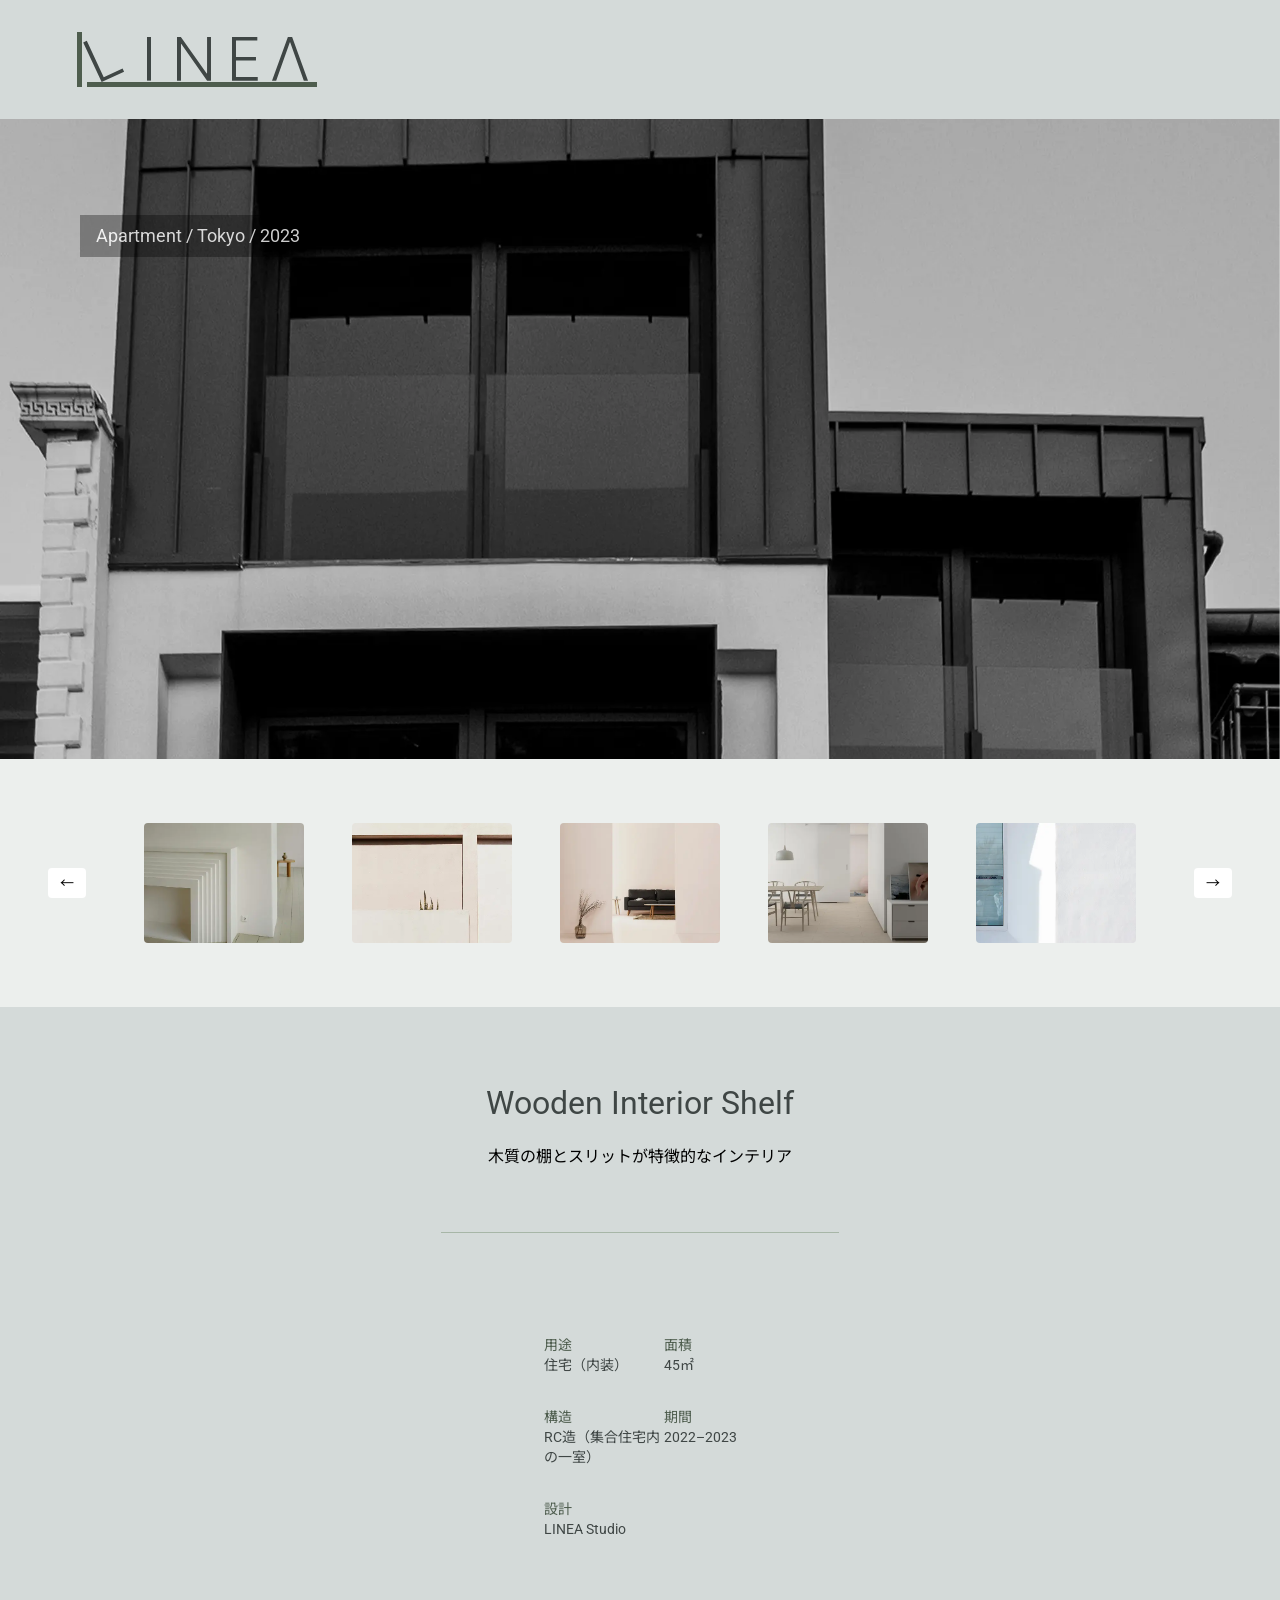
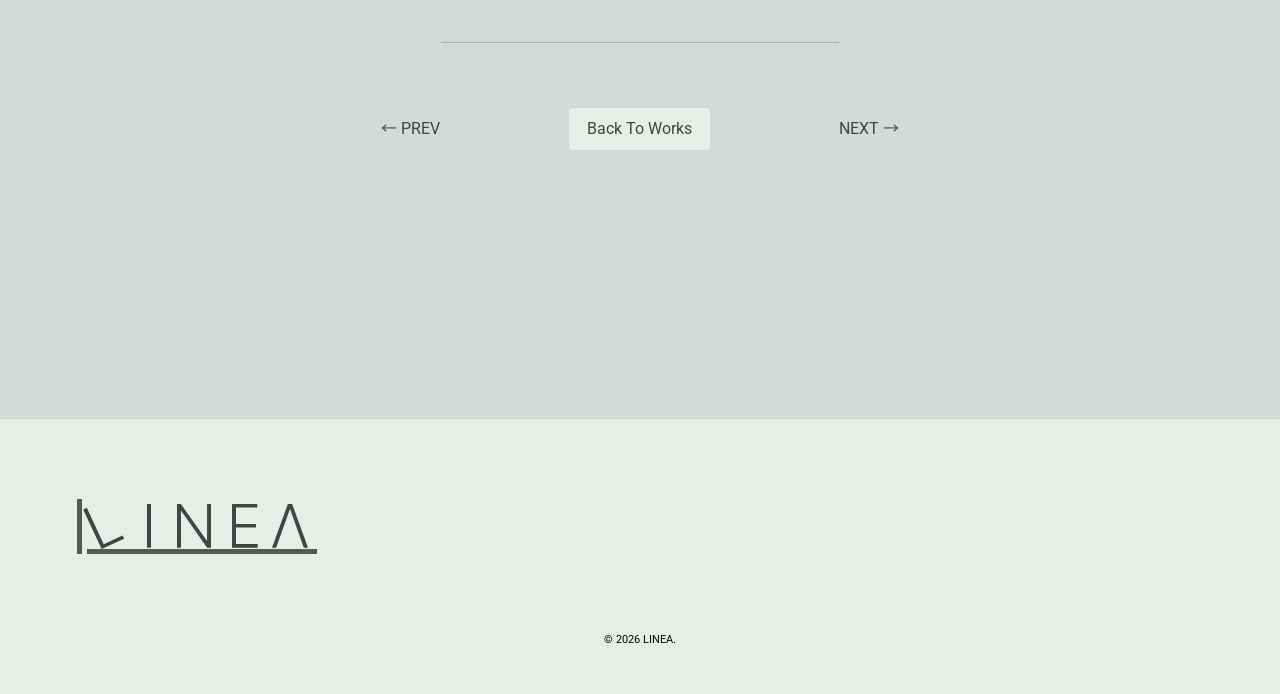
==== commit ddc77021: "woodenページ編集" ====
--- a/wooden-interior-shelf.html
+++ b/wooden-interior-shelf.html
@@ -4,7 +4,6 @@
     <meta charset="UTF-8" />
     <meta name="viewport" content="width=device-width, initial-scale=1.0" />
     <title>Wooden Interior Shelf｜Works｜LINEA</title>
-<<<<<<< HEAD
     <meta
       name="description"
       content="木質の棚とスリットが特徴的なインテリアの詳細ページ。"
@@ -13,22 +12,6 @@
     <link rel="stylesheet" href="css/style.css" />
     <link rel="icon" href="assets/icon/favicon.svg" type="image/svg+xml" />
     <link rel="icon" href="assets/icon/favicon.png" type="image/png" />
-=======
-    <link rel="stylesheet" href="css/style.css" />
-    <link rel="icon" href="assets/icon/symbolMark.svg" type="image/svg+xml" />
-    <link
-      rel="alternate icon"
-      href="assets/icon/symbolMark.png"
-      sizes="16x16"
-      type="image/png"
-    />
-    <link
-      rel="icon"
-      href="assets/icon/symbolMark.png"
-      sizes="32x32"
-      type="image/png"
-    />
->>>>>>> d5d3b25a890c0386bbb9d009d68fd9cbb4291d31
 
     <link rel="preconnect" href="https://fonts.googleapis.com" />
     <link rel="preconnect" href="https://fonts.gstatic.com" crossorigin />
@@ -36,20 +19,11 @@
       href="https://fonts.googleapis.com/css2?family=Noto+Sans+JP:wght@100..900&family=Roboto:ital,wght@0,100..900;1,100..900&display=swap"
       rel="stylesheet"
     />
-<<<<<<< HEAD
     <meta property="og:title" content="LINEA" />
-=======
-    <meta
-      name="description"
-      content="木質の棚とスリットが特徴的なインテリアの詳細ページ。"
-    />
-    <meta property="og:title" content="Wooden Interior Shelf｜Works｜LINEA" />
->>>>>>> d5d3b25a890c0386bbb9d009d68fd9cbb4291d31
     <meta
       property="og:description"
       content="木質の棚とスリットが特徴的なインテリアの詳細ページ。"
     />
-<<<<<<< HEAD
     <meta property="og:type" content="website" />
     <meta
       property="og:url"
@@ -76,19 +50,6 @@
       rel="canonical"
       href="https://transcendent-puffpuff-2b2847.netlify.app/wooden-interior-shelf.html"
     />
-=======
-    <!-- サムネ作る -->
-    <!-- og:image を絶対URLにする※相対パス読めない -->
-    <meta
-      property="og:image"
-      content="assets/img/wooden-interior-shelf/wooden-interior-shelf-hero.jpg"
-    />
-    <!-- 公開後にURL差し替える-->
-    <meta property="og:url" content="https://linea.example.com" />
-    <meta property="og:type" content="website" />
-    <!-- 公開後にURL差し替える -->
-    <link rel="canonical" href="https://example.com/page" />
->>>>>>> d5d3b25a890c0386bbb9d009d68fd9cbb4291d31
   </head>
 
   <body>
@@ -105,11 +66,7 @@
             src="assets/img/wooden-interior-shelf/wooden-interior-shelf-hero-01.webp"
             alt="Wooden Interior Shelf（木質の棚とスリットが特徴的なインテリア）"
           />
-<<<<<<< HEAD
           <p class="workDetailMeta textLg">Apartment / Tokyo / 2023</p>
-=======
-          <p class="workDetailMeta textLg">Apartment / Kamakura / 2024</p>
->>>>>>> d5d3b25a890c0386bbb9d009d68fd9cbb4291d31
         </div>
 
         <div class="thumbCarousel">
@@ -162,7 +119,6 @@
           <dl class="workDetailList textSm">
             <div class="workDetailRow">
               <dt>用途</dt>
-<<<<<<< HEAD
               <dd>住宅（内装）</dd>
             </div>
             <div class="workDetailRow">
@@ -176,21 +132,6 @@
             <div class="workDetailRow">
               <dt>期間</dt>
               <dd>2022–2023</dd>
-=======
-              <dd>住宅</dd>
-            </div>
-            <div class="workDetailRow">
-              <dt>面積</dt>
-              <dd>120㎡</dd>
-            </div>
-            <div class="workDetailRow">
-              <dt>構造</dt>
-              <dd>木造</dd>
-            </div>
-            <div class="workDetailRow">
-              <dt>期間</dt>
-              <dd>2023–2024</dd>
->>>>>>> d5d3b25a890c0386bbb9d009d68fd9cbb4291d31
             </div>
             <div class="workDetailRow">
               <dt>設計</dt>
@@ -200,34 +141,20 @@
         </section>
 
         <div class="workDetailNav textMd">
-<<<<<<< HEAD
           <a href="slate-facade-house.html" class="prev">← PREV</a>
           <a href="works.html" class="actionButton textMd">
             <span>Back To Works</span>
           </a>
           <a href="monochrome-colonnade.html" class="next">NEXT →</a>
-=======
-          <a class="prev">← PREV</a>
-          <a href="works.html" class="actionButton textMd">
-            <span>Back To Works</span>
-          </a>
-          <a class="next">NEXT →</a>
->>>>>>> d5d3b25a890c0386bbb9d009d68fd9cbb4291d31
         </div>
       </section>
     </main>
 
     <footer>
       <div class="footerContainer">
-<<<<<<< HEAD
         <a href="index.html" class="footerLogo">
           <img src="assets/icon/logo.svg" alt="LINEAロゴ" />
         </a>
-=======
-        <div class="footerLogo">
-          <img src="assets/icon/logo.svg" alt="LINEAロゴ" />
-        </div>
->>>>>>> d5d3b25a890c0386bbb9d009d68fd9cbb4291d31
       </div>
 
       <small class="copy textXs">&copy; 2026 LINEA.</small>
--- a/css/style.css
+++ b/css/style.css
@@ -104,7 +104,7 @@
   font-weight: normal;
   color: var(--color-black);
 }
-oter {
+footer {
   background-color: var(--color-green-200);
 }
 input,
@@ -141,7 +141,7 @@
   flex-direction: column;
   align-items: center;
   gap: 80px;
-  margin-bottom: clamp(64px, 8vw, 140px);
+  margin-bottom: clamp(48px, 6vw, 120px);
   margin-inline: auto;
   padding-inline: clamp(32px, 6vw, 80px);
   padding-block: clamp(32px, 6vw, 80px);
@@ -152,7 +152,7 @@
   position: relative;
   width: 100%;
   height: clamp(30vh, 50vh, 80vh);
-  margin-bottom: clamp(120px, 15vw, 200px);
+  margin-bottom: clamp(48px, 6vw, 120px);
   overflow: hidden;
 }
 .mvSection img {
@@ -482,6 +482,7 @@
 .copy {
   display: block;
   margin: 0 auto;
+  padding-bottom: clamp(24px, 4vw, 48px);
   text-align: center;
 }
 
